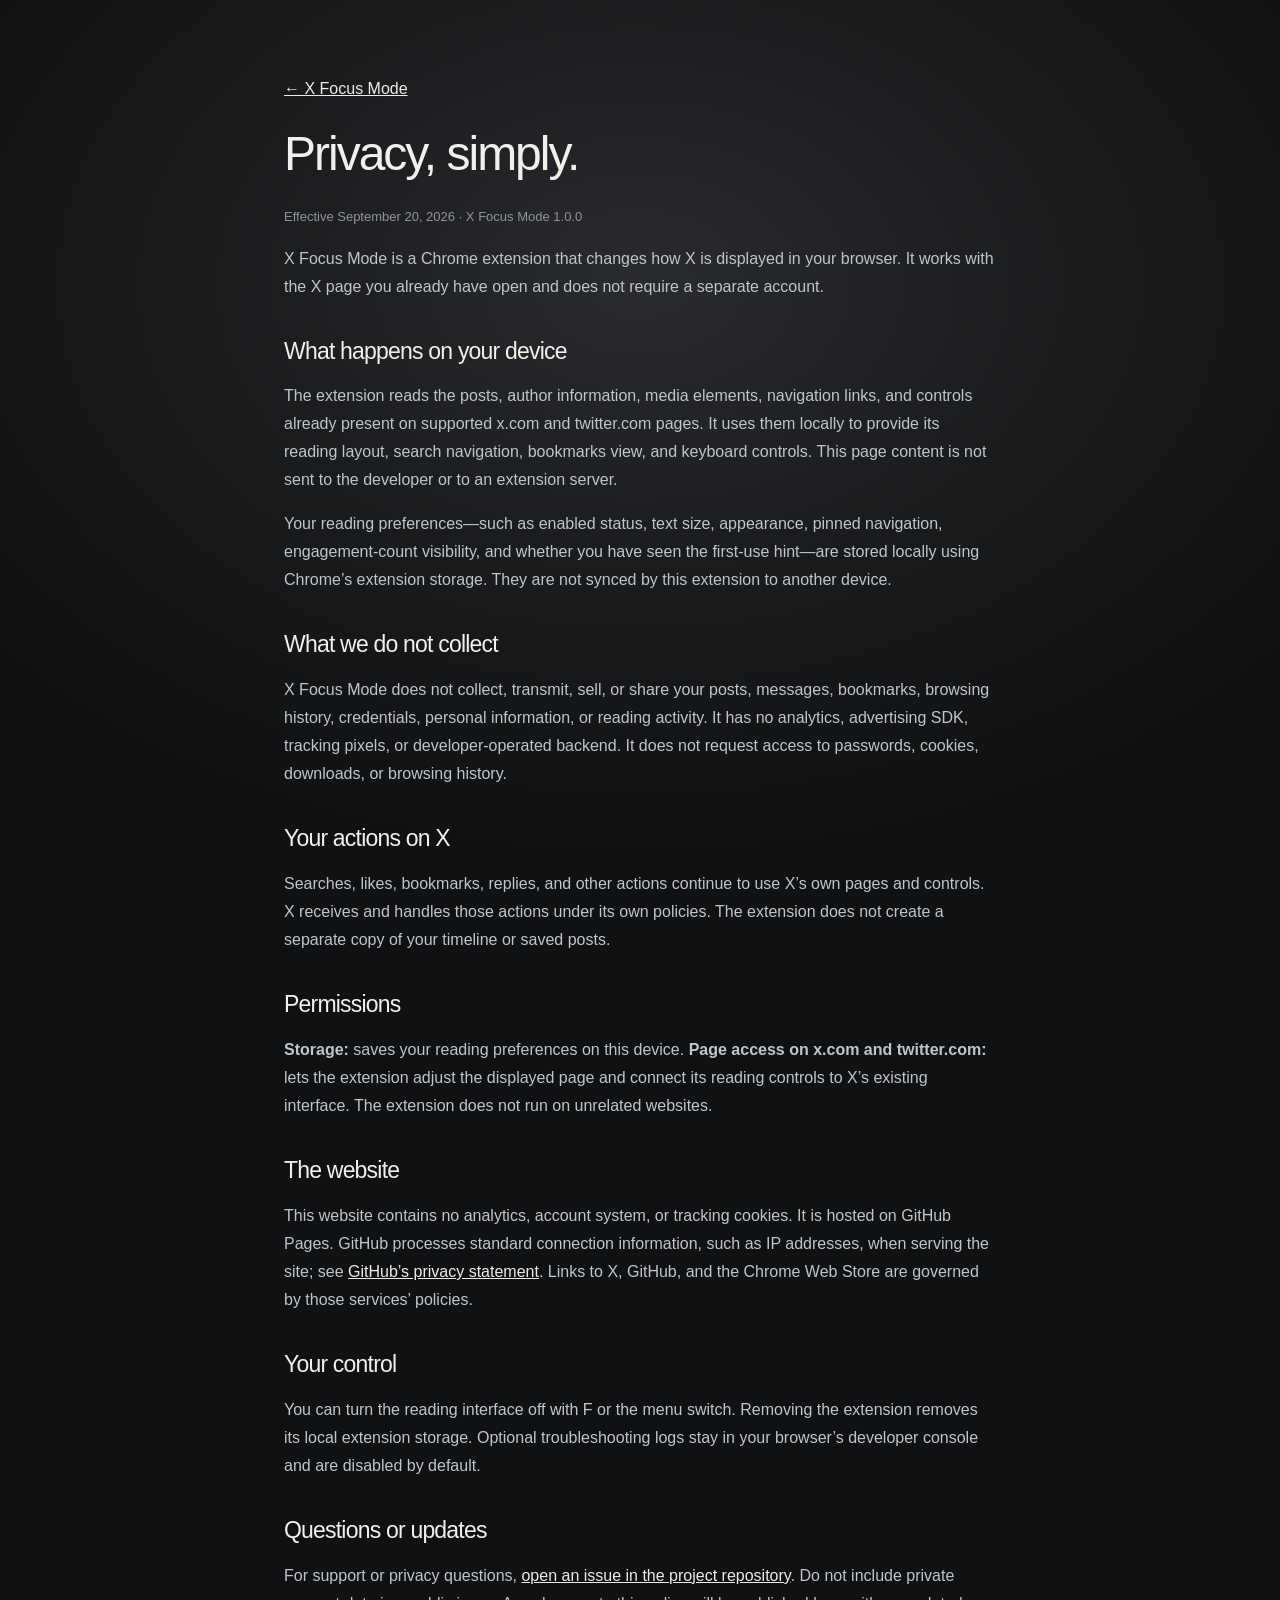
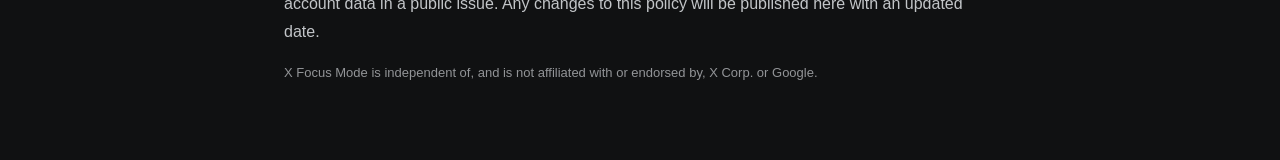
==== privacy.html @ 752cf3f1 "Launch X Focus Mode site, privacy policy, and extension download" ====
<!doctype html>
<html lang="en"><head><meta charset="utf-8"><meta name="viewport" content="width=device-width,initial-scale=1"><meta name="theme-color" content="#101112"><title>Privacy — X Focus Mode</title><meta name="description" content="How X Focus Mode handles data: local reading preferences, no analytics, and no transmission of your timeline to the developer."><link rel="stylesheet" href="styles.css"></head>
<body><main class="policy"><a href="./">← X Focus Mode</a><h1>Privacy, simply.</h1><p class="meta">Effective September 20, 2026 · X Focus Mode 1.0.0</p><p>X Focus Mode is a Chrome extension that changes how X is displayed in your browser. It works with the X page you already have open and does not require a separate account.</p>
<h2>What happens on your device</h2><p>The extension reads the posts, author information, media elements, navigation links, and controls already present on supported x.com and twitter.com pages. It uses them locally to provide its reading layout, search navigation, bookmarks view, and keyboard controls. This page content is not sent to the developer or to an extension server.</p><p>Your reading preferences—such as enabled status, text size, appearance, pinned navigation, engagement-count visibility, and whether you have seen the first-use hint—are stored locally using Chrome’s extension storage. They are not synced by this extension to another device.</p>
<h2>What we do not collect</h2><p>X Focus Mode does not collect, transmit, sell, or share your posts, messages, bookmarks, browsing history, credentials, personal information, or reading activity. It has no analytics, advertising SDK, tracking pixels, or developer-operated backend. It does not request access to passwords, cookies, downloads, or browsing history.</p>
<h2>Your actions on X</h2><p>Searches, likes, bookmarks, replies, and other actions continue to use X’s own pages and controls. X receives and handles those actions under its own policies. The extension does not create a separate copy of your timeline or saved posts.</p>
<h2>Permissions</h2><p><strong>Storage:</strong> saves your reading preferences on this device. <strong>Page access on x.com and twitter.com:</strong> lets the extension adjust the displayed page and connect its reading controls to X’s existing interface. The extension does not run on unrelated websites.</p>
<h2>The website</h2><p>This website contains no analytics, account system, or tracking cookies. It is hosted on GitHub Pages. GitHub processes standard connection information, such as IP addresses, when serving the site; see <a href="https://docs.github.com/en/site-policy/privacy-policies/github-general-privacy-statement">GitHub’s privacy statement</a>. Links to X, GitHub, and the Chrome Web Store are governed by those services’ policies.</p>
<h2>Your control</h2><p>You can turn the reading interface off with F or the menu switch. Removing the extension removes its local extension storage. Optional troubleshooting logs stay in your browser’s developer console and are disabled by default.</p>
<h2>Questions or updates</h2><p>For support or privacy questions, <a href="https://github.com/Belfiore/x-focus-mode/issues">open an issue in the project repository</a>. Do not include private account data in a public issue. Any changes to this policy will be published here with an updated date.</p><p class="meta">X Focus Mode is independent of, and is not affiliated with or endorsed by, X Corp. or Google.</p></main></body></html>
---- styles.css ----
@charset "UTF-8";
:root{color-scheme:dark;--bg:#101112;--text:#f1f0eb;--muted:#929497;--line:rgba(255,255,255,.1);font-family:-apple-system,BlinkMacSystemFont,"Segoe UI",Helvetica,Arial,sans-serif;font-synthesis:none}
*{box-sizing:border-box}html{scroll-behavior:smooth}body{margin:0;color:var(--text);background:radial-gradient(ellipse 75% 660px at 50% 16%,#292b2e 0%,#191b1d 44%,#101112 86%);min-width:320px}button,a{-webkit-tap-highlight-color:transparent}button{font:inherit}button,a{touch-action:manipulation}button{cursor:pointer}button:focus-visible,a:focus-visible{outline:2px solid #e7e7e3;outline-offset:5px}a{color:inherit}svg{flex-shrink:0;stroke:currentColor;stroke-width:1.5;stroke-linecap:round;stroke-linejoin:round}.wrap{width:min(1080px,calc(100% - 96px));margin-inline:auto}.site-header{display:flex;align-items:center;justify-content:space-between;padding-top:35px}.brand{display:flex;align-items:center;gap:11px;text-decoration:none;font-size:26px;font-weight:550;letter-spacing:-1.4px}.brand svg{width:21px;height:21px;stroke-width:1.6}.header-note{font-size:14px;color:#9a9da0;letter-spacing:-.2px}.hero{text-align:center;padding:88px 0 65px}.eyebrow{font-size:12px;font-weight:550;letter-spacing:2.1px;color:#a0a2a5;margin:0 0 24px;line-height:1.6}h1{font-size:clamp(64px,7.9vw,104px);line-height:.99;font-weight:530;letter-spacing:-.055em;margin:0}h1 span{background:linear-gradient(135deg,#e6e6e2 12%,#92979c 100%);background-clip:text;-webkit-background-clip:text;color:transparent}h1 br{line-height:1.08}.hero-copy{font-size:17px;line-height:1.65;letter-spacing:-.25px;color:#afb1b4;margin:28px 0 27px}.download-group{display:flex;align-items:center;flex-direction:column;position:relative}.download-button{display:inline-flex;align-items:center;gap:27px;background:#efefea;color:#1d1e20;padding:17px 23px 17px 27px;border-radius:100px;text-decoration:none;font-size:15px;font-weight:600;letter-spacing:-.2px;box-shadow:0 1px 0 rgba(255,255,255,.9) inset,0 4px 18px rgba(0,0,0,.15);transition:background .2s,transform .25s,box-shadow .25s;overflow:hidden;position:relative}.download-button svg{width:19px;height:19px;transition:transform .25s}.download-button:hover{background:#fff;transform:translateY(-2px);box-shadow:0 0 30px rgba(255,255,255,.08),0 9px 24px rgba(0,0,0,.2)}.download-button:hover svg{transform:translateY(2px)}.download-button:active{transform:translateY(0) scale(.98)}.download-note{font-size:12px;color:#9a9da0;line-height:1.6;margin:15px 0 0}.download-note span{padding:0 7px;color:#64686d}.download-status{position:absolute;top:100%;margin:9px 0 0;font-size:12px;color:#c6c8c9}.experience{padding-top:28px}.experience-heading{display:flex;align-items:flex-end;justify-content:space-between;gap:20px;margin:0 0 24px}.experience-heading .eyebrow{font-size:12px;margin-bottom:8px;letter-spacing:1.8px}h2{font-size:23px;font-weight:450;line-height:1.3;letter-spacing:-.8px;margin:0}.preview-control{display:flex;align-items:center;gap:15px;padding-bottom:1px;font-size:12px;color:#a6a8ab}.reader-toggle{display:flex;align-items:center;gap:8px;background:transparent;color:#dddeda;border:0;padding:7px 0;font-size:13px}.toggle-track{display:block;width:29px;height:17px;border-radius:20px;background:#e2e4df;transition:background .25s;position:relative}.toggle-track>span{display:block;position:absolute;top:3px;left:15px;width:11px;height:11px;border-radius:50%;background:#292d2c;transition:left .25s,background .25s}.reader-toggle[aria-checked=false] .toggle-track{background:#44484a}.reader-toggle[aria-checked=false] .toggle-track>span{left:3px;background:#b8bcbd}.reader-preview{--paper:#111310;--ink:#e9eae2;--quiet:#888d84;--rule:#292c26;position:relative;display:grid;grid-template-columns:132px minmax(0,1fr);grid-template-rows:64px 360px 54px;background:var(--paper);border:1px solid #32352f;border-radius:13px;box-shadow:0 1px 0 rgba(255,255,255,.025) inset,0 30px 60px -20px rgba(0,0,0,.4);overflow:hidden;transition:background .35s,border-color .35s;color:var(--ink)}.reader-preview[data-theme=light]{--paper:#f5f4ee;--ink:#262722;--quiet:#72756b;--rule:#dbddd3;border-color:#dbddd3;color-scheme:light}.preview-top{display:flex;align-items:center;justify-content:space-between;padding:23px 26px;grid-column:1/-1;z-index:1}.preview-brand{font-size:14px;font-weight:500;letter-spacing:-.6px;color:var(--quiet);position:relative}.preview-original{display:none}.preview-appearance{display:flex;gap:6px}.appearance{width:24px;height:24px;padding:5px;border-radius:50%;border:1px solid transparent;background:transparent;display:grid;place-items:center}.appearance.active{border-color:var(--quiet)}.swatch{width:12px;height:12px;border-radius:50%;display:block}.swatch.black{background:#242720;border:1px solid #707468}.swatch.white{background:#edede6;border:1px solid #c5c8ba}.preview-nav{display:flex;flex-direction:column;align-items:flex-start;justify-content:center;gap:13px;padding-left:25px;padding-bottom:30px;grid-row:2}.preview-nav button,.preview-nav>span{background:none;border:0;padding:7px 0;color:var(--quiet);font-size:12px;line-height:1.3;text-align:left;position:relative}.preview-nav button.selected{color:var(--ink)}.preview-nav button.selected:before{content:"";width:1px;height:23px;background:var(--quiet);position:absolute;left:-10px;top:3px}.post-stage{display:flex;align-items:center;grid-column:2;grid-row:2;padding:15px 66px 24px 34px;min-width:0}.preview-post{width:100%;transition:opacity .17s,transform .17s}.preview-post.changing{opacity:0;transform:translateY(9px)}.post-author{display:flex;align-items:center;gap:7px;font-size:12px;color:var(--quiet);margin:0 0 27px;white-space:nowrap}.post-author strong{font-weight:550;color:var(--ink)}.avatar{display:none}.post-copy{font-size:clamp(25px,3.1vw,38px);letter-spacing:-1.5px;font-weight:400;line-height:1.22;margin:0;text-wrap:pretty;transition:font-size .35s,letter-spacing .35s}.post-actions{display:flex;align-items:center;gap:48px;color:var(--quiet);opacity:.72;font-size:12px;margin-top:38px}.post-actions span{display:flex;align-items:center;gap:7px}.post-actions svg{width:15px;height:15px;fill:none}.preview-bottom{grid-column:1/-1;display:flex;justify-content:space-between;align-items:center;padding:0 27px 13px;color:var(--quiet)}.sample-label{font-size:12px;letter-spacing:.2px}.post-stepper{display:flex;align-items:center;gap:19px;font-size:12px;font-variant-numeric:tabular-nums}.post-stepper>span{letter-spacing:1px}.post-stepper button{width:31px;height:31px;background:transparent;border:1px solid var(--rule);border-radius:5px;display:grid;place-items:center;color:var(--ink);transition:background .2s,transform .2s}.post-stepper button:hover{background:var(--rule);transform:translateY(2px)}.post-stepper svg{width:16px;height:16px}.native-only{display:none}.reader-preview[data-reader=false]{grid-template-columns:156px minmax(0,1fr) 220px;--paper:#08090a;--ink:#e7e9ea;--quiet:#868b90;--rule:#2d3337}.reader-preview[data-reader=false] .preview-brand{font-size:0}.reader-preview[data-reader=false] .preview-original{display:block;font-size:19px;color:var(--ink)}.reader-preview[data-reader=false] .preview-nav{padding-bottom:0;gap:8px}.reader-preview[data-reader=false] .native-only{display:block}.reader-preview[data-reader=false] .post-stage{padding:24px;border-inline:1px solid var(--rule);align-items:flex-start;padding-top:40px}.reader-preview[data-reader=false] .post-copy{font-size:19px;line-height:1.45;letter-spacing:-.25px}.reader-preview[data-reader=false] .post-author{flex-wrap:wrap;gap:5px;margin-bottom:14px}.reader-preview[data-reader=false] .post-actions{gap:23px;margin-top:24px}.reader-preview[data-reader=false] .preview-appearance{visibility:hidden}.preview-noise{grid-column:3;grid-row:2;margin:24px 19px;padding:15px 16px;border:1px solid var(--rule);border-radius:12px;align-self:start;font-size:13px;line-height:1.5}.preview-noise>span{font-weight:650}.preview-noise>div{font-size:12px;color:var(--quiet);margin-top:24px}.preview-noise i{display:block;height:5px;background:#262a2c;margin-top:8px;border-radius:3px}.preview-noise i:last-child{width:64%}.experience-footer{display:flex;align-items:center;justify-content:space-between;gap:20px;margin-top:23px;color:#919497;font-size:12px;line-height:1.8}.experience-footer p{margin:0}.experience-footer>span{white-space:nowrap}kbd{font-family:inherit;border:1px solid #3a3c3d;border-bottom-width:2px;border-radius:4px;display:inline-flex;align-items:center;justify-content:center;width:22px;height:23px;font-size:12px;color:#bdc0c2;line-height:1;margin:0 4px}.site-footer{display:flex;justify-content:space-between;gap:20px;padding-block:57px 31px;font-size:12px;color:#777c81;letter-spacing:.1px}.footer-dot{padding:0 8px;color:#51555a}.enter{animation:arrive .8s cubic-bezier(.18,.67,.25,1) both}.hero h1{animation-delay:.08s}.hero-copy{animation-delay:.16s}.download-group{animation-delay:.23s}@keyframes arrive{from{opacity:0;transform:translateY(14px)}to{opacity:1;transform:translateY(0)}}
@media(min-width:1500px){.hero{padding-top:110px;padding-bottom:86px}}
@media(max-width:800px){.wrap{width:calc(100% - 48px)}.site-header{padding-top:25px}.hero{padding:76px 0 63px}.experience-heading{align-items:flex-start}.preview-control{gap:0}.preview-control>span{display:none}.post-stage{padding:15px 30px 24px 20px}.reader-preview{grid-template-columns:112px minmax(0,1fr);grid-template-rows:60px 320px 54px}.post-copy{letter-spacing:-1px}.reader-preview[data-reader=false]{grid-template-columns:125px minmax(0,1fr)}.reader-preview[data-reader=false] .preview-noise{display:none}.post-actions{gap:30px}.experience-footer{align-items:flex-start;flex-direction:column;gap:9px}.experience-heading .eyebrow{font-size:12px}h2{font-size:21px}}
@media(max-width:540px){.wrap{width:calc(100% - 40px)}.brand{font-size:24px}.header-note{font-size:12px}.hero{padding-top:64px;padding-bottom:48px}.hero>.eyebrow{font-size:12px;letter-spacing:1.8px;margin-bottom:25px}h1{font-size:72px}.hero-copy{font-size:16px;line-height:1.7;margin-top:25px;max-width:310px;margin-inline:auto}.hero-copy br{display:none}.download-button{font-size:15px;padding-block:16px}.download-note{font-size:12px}.download-note span{padding-inline:4px}.experience{padding-top:24px}.experience-heading{margin-bottom:18px;gap:14px}h2{font-size:19px;letter-spacing:-.65px;max-width:230px}.experience-heading .eyebrow{font-size:12px;letter-spacing:1.1px}.preview-control{padding-top:19px}.reader-toggle{font-size:12px;gap:6px}.reader-preview{display:grid;grid-template-columns:1fr;grid-template-rows:52px 38px 290px 49px;border-radius:10px}.preview-top{padding:18px 19px}.preview-nav{grid-column:1;grid-row:2;flex-direction:row;align-items:center;justify-content:flex-start;padding:0 22px;gap:18px}.preview-nav button{font-size:12px}.preview-nav button.selected:before{height:1px;width:100%;left:0;top:auto;bottom:0}.post-stage{grid-column:1;grid-row:3;padding:20px 23px}.post-author{font-size:12px;gap:5px;margin-bottom:22px}.post-copy{font-size:28px;letter-spacing:-1.1px;line-height:1.24}.post-actions{gap:26px;margin-top:27px}.preview-bottom{grid-row:4;padding-inline:20px}.sample-label{font-size:12px}.post-stepper{gap:13px;font-size:12px}.reader-preview[data-reader=false]{grid-template-columns:1fr}.reader-preview[data-reader=false] .preview-nav{padding:0 22px;gap:18px}.reader-preview[data-reader=false] .preview-nav .native-only{display:none}.reader-preview[data-reader=false] .post-stage{grid-column:1;grid-row:3;padding:20px 23px;align-items:center;border-inline:0;border-top:1px solid var(--rule)}.reader-preview[data-reader=false] .post-copy{font-size:18px}.experience-footer{font-size:12px;gap:10px;margin-top:18px}.site-footer{padding-block:39px 25px;font-size:12px;gap:12px}.footer-dot{padding:0 4px}}
@media(max-width:360px){h1{font-size:63px}.post-copy{font-size:25px}.post-actions{gap:21px}.download-note{font-size:12px}}
@media(prefers-reduced-motion:reduce){html{scroll-behavior:auto}*,*:before,*:after{animation:none!important;transition:none!important}.download-button:hover,.post-stepper button:hover{transform:none}.preview-post.changing{transform:none}}

.brand{letter-spacing:-.9px;font-size:22px}.download-button{border:0}.download-button.store-pending{cursor:default;opacity:.78}.download-button.store-pending:hover{transform:none}.zip-download{margin-top:17px;font-size:13px;color:#b8bdc2;text-underline-offset:4px;text-decoration-color:#53585e;transition:color .2s}.zip-download:hover{color:white}.zip-download span{margin-left:5px}.download-note{margin-top:12px}.site-footer a{color:inherit;text-underline-offset:3px}.site-footer{flex-wrap:wrap}.policy{max-width:760px;margin:75px auto;padding:0 24px;font-size:16px;line-height:1.75;color:#c2c5c8}.policy h1{font-size:48px;line-height:1.1;color:#f1f0eb;letter-spacing:-2px;margin:25px 0}.policy h2{font-size:23px;color:#f1f0eb;margin:36px 0 12px}.policy a{color:#edece7}.policy .meta{font-size:13px;color:#929497}@media(max-width:540px){.brand{font-size:19px}.header-note{font-size:12px}.download-note{font-size:12px;max-width:290px}.policy h1{font-size:38px}}
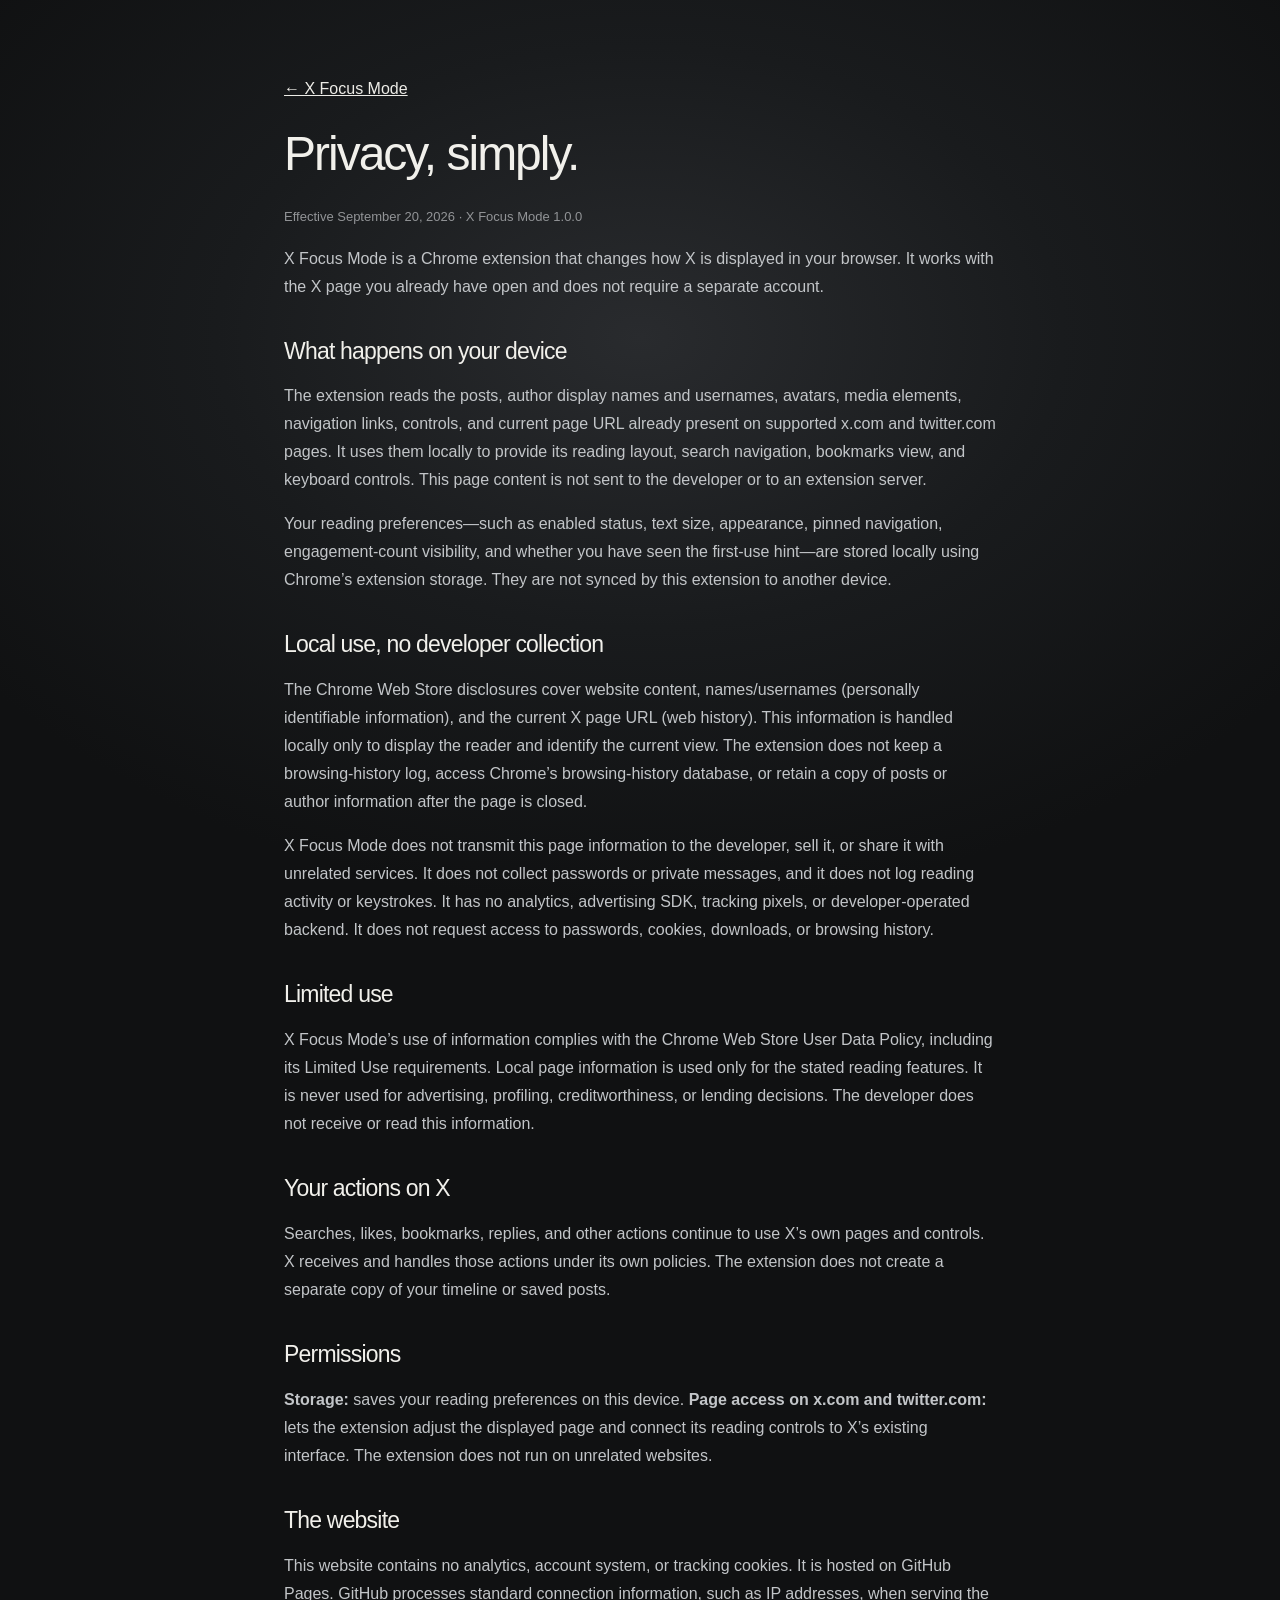
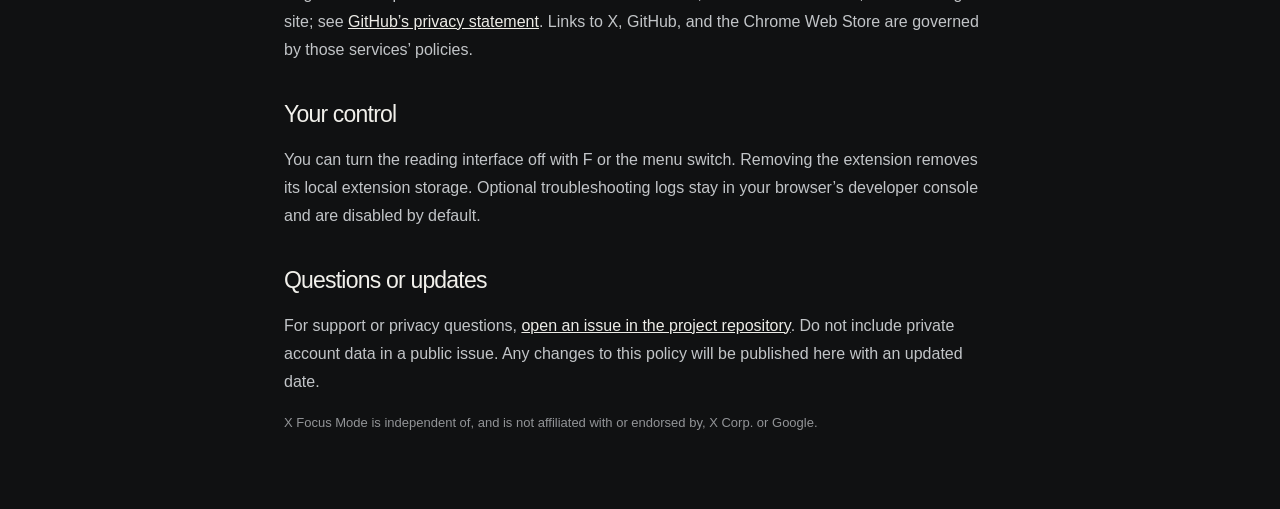
==== commit b72a9c64: "Clarify local data processing and Chrome Web Store privacy disclosures" ====
--- a/privacy.html
+++ b/privacy.html
@@ -1,8 +1,9 @@
 <!doctype html>
 <html lang="en"><head><meta charset="utf-8"><meta name="viewport" content="width=device-width,initial-scale=1"><meta name="theme-color" content="#101112"><title>Privacy — X Focus Mode</title><meta name="description" content="How X Focus Mode handles data: local reading preferences, no analytics, and no transmission of your timeline to the developer."><link rel="stylesheet" href="styles.css"></head>
 <body><main class="policy"><a href="./">← X Focus Mode</a><h1>Privacy, simply.</h1><p class="meta">Effective September 20, 2026 · X Focus Mode 1.0.0</p><p>X Focus Mode is a Chrome extension that changes how X is displayed in your browser. It works with the X page you already have open and does not require a separate account.</p>
-<h2>What happens on your device</h2><p>The extension reads the posts, author information, media elements, navigation links, and controls already present on supported x.com and twitter.com pages. It uses them locally to provide its reading layout, search navigation, bookmarks view, and keyboard controls. This page content is not sent to the developer or to an extension server.</p><p>Your reading preferences—such as enabled status, text size, appearance, pinned navigation, engagement-count visibility, and whether you have seen the first-use hint—are stored locally using Chrome’s extension storage. They are not synced by this extension to another device.</p>
-<h2>What we do not collect</h2><p>X Focus Mode does not collect, transmit, sell, or share your posts, messages, bookmarks, browsing history, credentials, personal information, or reading activity. It has no analytics, advertising SDK, tracking pixels, or developer-operated backend. It does not request access to passwords, cookies, downloads, or browsing history.</p>
+<h2>What happens on your device</h2><p>The extension reads the posts, author display names and usernames, avatars, media elements, navigation links, controls, and current page URL already present on supported x.com and twitter.com pages. It uses them locally to provide its reading layout, search navigation, bookmarks view, and keyboard controls. This page content is not sent to the developer or to an extension server.</p><p>Your reading preferences—such as enabled status, text size, appearance, pinned navigation, engagement-count visibility, and whether you have seen the first-use hint—are stored locally using Chrome’s extension storage. They are not synced by this extension to another device.</p>
+<h2>Local use, no developer collection</h2><p>The Chrome Web Store disclosures cover website content, names/usernames (personally identifiable information), and the current X page URL (web history). This information is handled locally only to display the reader and identify the current view. The extension does not keep a browsing-history log, access Chrome’s browsing-history database, or retain a copy of posts or author information after the page is closed.</p><p>X Focus Mode does not transmit this page information to the developer, sell it, or share it with unrelated services. It does not collect passwords or private messages, and it does not log reading activity or keystrokes. It has no analytics, advertising SDK, tracking pixels, or developer-operated backend. It does not request access to passwords, cookies, downloads, or browsing history.</p>
+<h2>Limited use</h2><p>X Focus Mode’s use of information complies with the Chrome Web Store User Data Policy, including its Limited Use requirements. Local page information is used only for the stated reading features. It is never used for advertising, profiling, creditworthiness, or lending decisions. The developer does not receive or read this information.</p>
 <h2>Your actions on X</h2><p>Searches, likes, bookmarks, replies, and other actions continue to use X’s own pages and controls. X receives and handles those actions under its own policies. The extension does not create a separate copy of your timeline or saved posts.</p>
 <h2>Permissions</h2><p><strong>Storage:</strong> saves your reading preferences on this device. <strong>Page access on x.com and twitter.com:</strong> lets the extension adjust the displayed page and connect its reading controls to X’s existing interface. The extension does not run on unrelated websites.</p>
 <h2>The website</h2><p>This website contains no analytics, account system, or tracking cookies. It is hosted on GitHub Pages. GitHub processes standard connection information, such as IP addresses, when serving the site; see <a href="https://docs.github.com/en/site-policy/privacy-policies/github-general-privacy-statement">GitHub’s privacy statement</a>. Links to X, GitHub, and the Chrome Web Store are governed by those services’ policies.</p>
